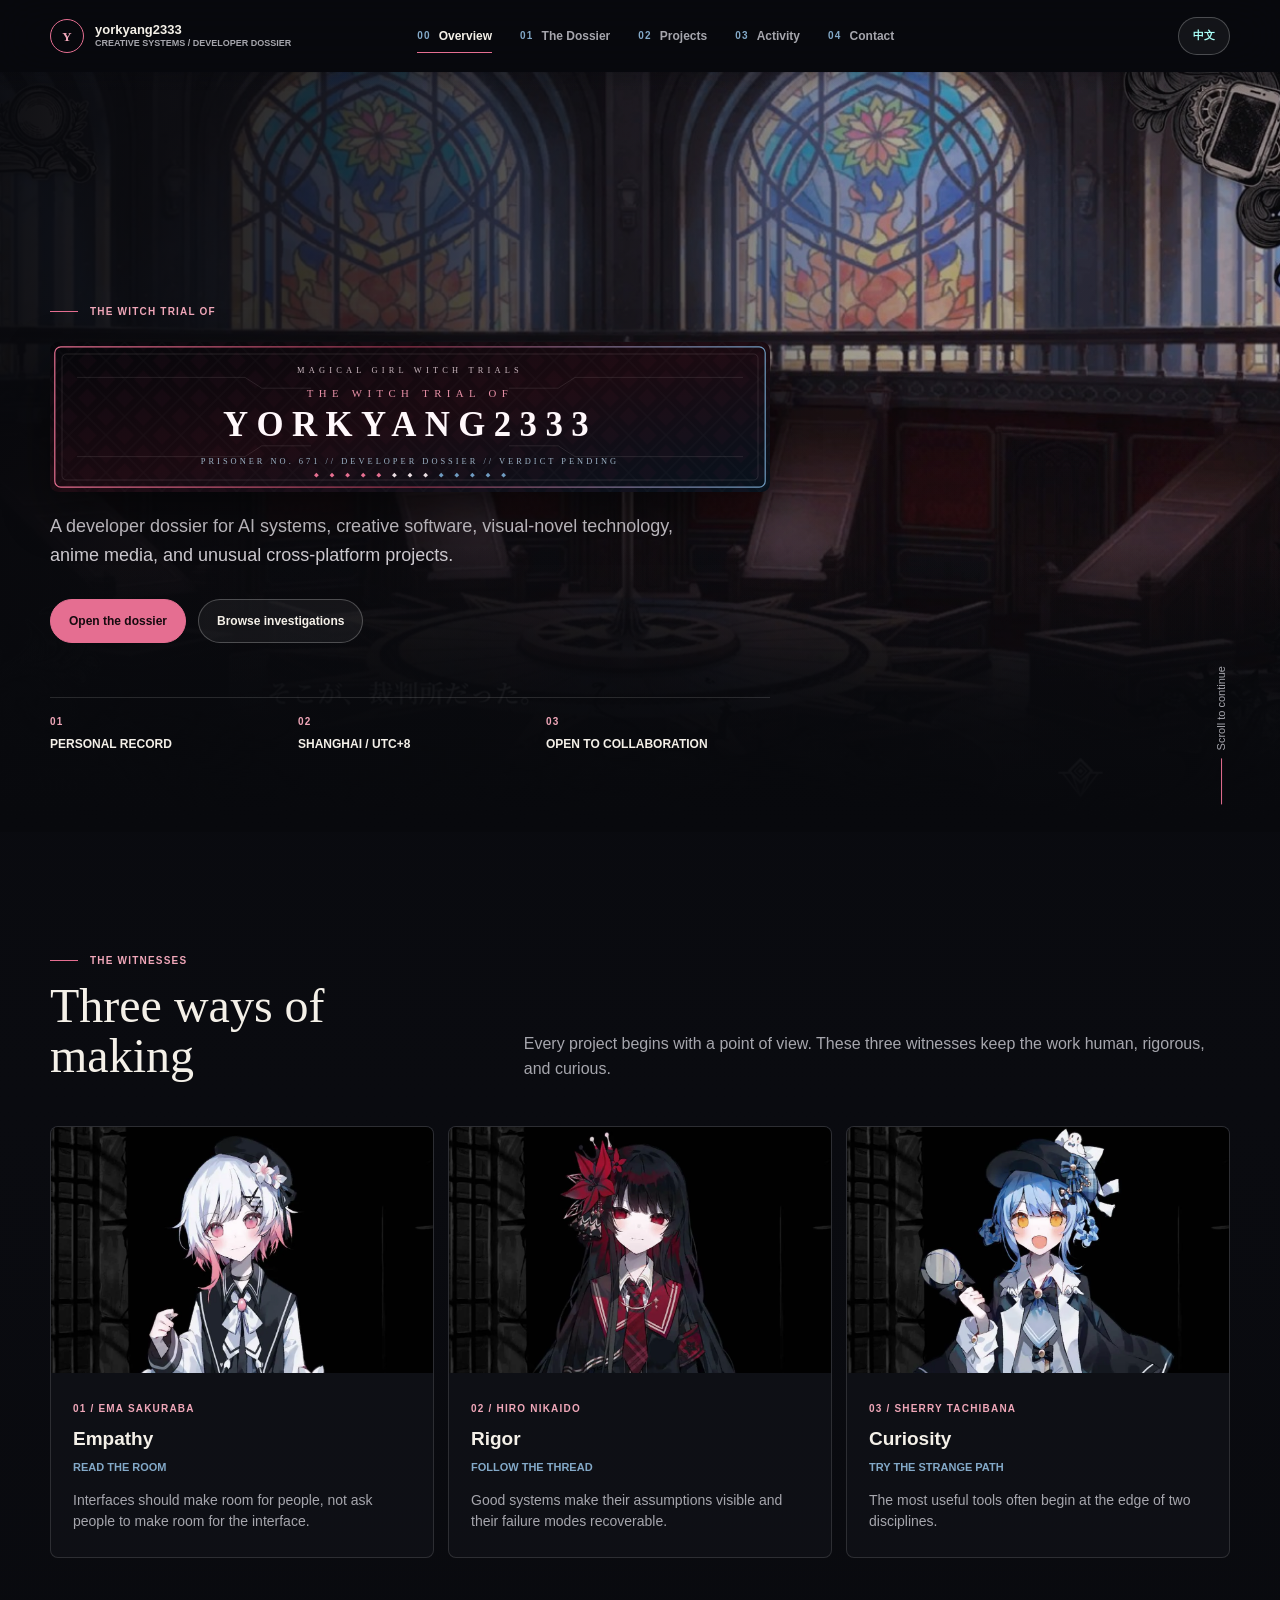
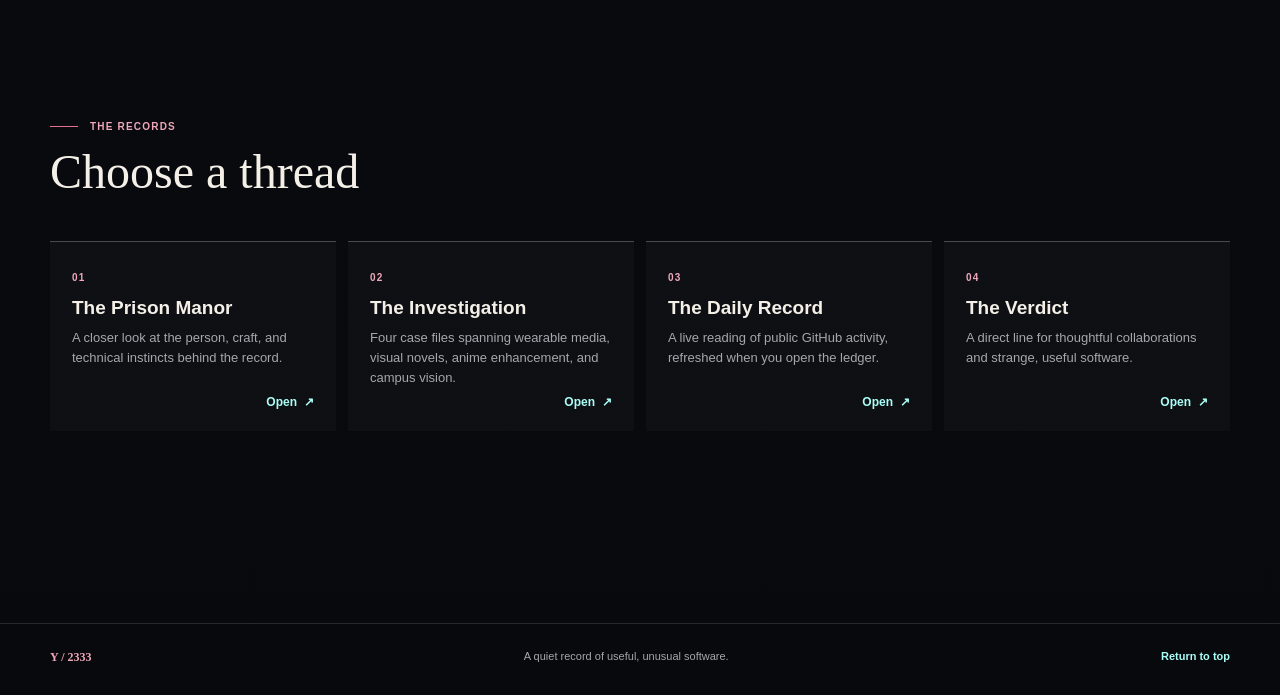
==== index.html @ e1dab066 "feat(profile): add bilingual dossier website Turn the README profile into a standalone multi-page re" ====
<!doctype html>
<html lang="en">
<head>
  <meta charset="utf-8">
  <meta name="viewport" content="width=device-width, initial-scale=1">
  <meta name="description" content="A developer dossier for yorkyang2333: AI systems, creative software, visual-novel technology, anime media, and unusual cross-platform projects.">
  <title data-i18n="documentTitle.home">The Witch Trial of yorkyang2333</title>
  <link rel="stylesheet" href="styles.css">
</head>
<body data-page="home">
  <a class="skip-link" href="#main" data-i18n="skipLink">Skip to content</a>
  <header class="site-header">
    <div class="header-inner">
      <a class="brand" href="index.html" aria-label="yorkyang2333 overview">
        <span class="brand-mark" aria-hidden="true">Y</span>
        <span class="brand-copy"><strong>yorkyang2333</strong><small data-i18n="brandRole">CREATIVE SYSTEMS / DEVELOPER DOSSIER</small></span>
      </a>
      <nav class="desktop-nav" aria-label="Primary navigation">
        <a class="nav-link" data-nav="home" href="index.html"><span class="nav-index">00</span><span data-i18n="nav.home">Overview</span></a>
        <a class="nav-link" data-nav="dossier" href="dossier.html"><span class="nav-index">01</span><span data-i18n="nav.dossier">The Dossier</span></a>
        <a class="nav-link" data-nav="investigation" href="investigation.html"><span class="nav-index">02</span><span data-i18n="nav.investigation">Projects</span></a>
        <a class="nav-link" data-nav="ledger" href="ledger.html"><span class="nav-index">03</span><span data-i18n="nav.ledger">Activity</span></a>
        <a class="nav-link" data-nav="verdict" href="verdict.html"><span class="nav-index">04</span><span data-i18n="nav.verdict">Contact</span></a>
      </nav>
      <div class="header-actions">
        <button class="language-toggle" id="language-toggle" type="button" data-language-value aria-label="Switch language">中文</button>
        <button class="nav-toggle" id="nav-toggle" type="button" aria-controls="mobile-nav" aria-expanded="false" data-i18n="menu">Menu</button>
      </div>
    </div>
  </header>
  <dialog class="mobile-nav" id="mobile-nav">
    <div class="dialog-top"><span>yorkyang2333 / navigation</span><button class="dialog-close" id="nav-close" type="button" data-i18n="close">Close</button></div>
    <nav class="mobile-nav-links" aria-label="Mobile navigation">
      <a class="nav-link" data-nav="home" href="index.html"><span data-i18n="nav.home">Overview</span><span aria-hidden="true">↗</span></a>
      <a class="nav-link" data-nav="dossier" href="dossier.html"><span data-i18n="nav.dossier">The Dossier</span><span aria-hidden="true">↗</span></a>
      <a class="nav-link" data-nav="investigation" href="investigation.html"><span data-i18n="nav.investigation">Projects</span><span aria-hidden="true">↗</span></a>
      <a class="nav-link" data-nav="ledger" href="ledger.html"><span data-i18n="nav.ledger">Activity</span><span aria-hidden="true">↗</span></a>
      <a class="nav-link" data-nav="verdict" href="verdict.html"><span data-i18n="nav.verdict">Contact</span><span aria-hidden="true">↗</span></a>
    </nav>
  </dialog>
  <main id="main">
    <div class="page-shell">
      <section class="hero" aria-labelledby="hero-title">
        <div class="hero-visual" aria-hidden="true"><img src="assets/official/witch-trial-court.jpg" alt=""></div>
        <div class="hero-content reveal is-visible">
          <span class="eyebrow" data-i18n="home.eyebrow">THE WITCH TRIAL OF</span>
          <img class="hero-title-art" id="hero-title" src="assets/theme/trial-title.svg" alt="The Witch Trial of yorkyang2333">
          <p class="hero-description" data-i18n="home.intro">A developer dossier for AI systems, creative software, visual-novel technology, anime media, and unusual cross-platform projects.</p>
          <div class="hero-actions">
            <a class="button" href="dossier.html" data-i18n="home.primaryCta">Open the dossier</a>
            <a class="button secondary" href="investigation.html" data-i18n="home.secondaryCta">Browse investigations</a>
          </div>
          <div class="hero-meta">
            <div class="meta-item"><span class="meta-label">01</span><span class="meta-value" data-i18n="home.metaOne">PERSONAL RECORD</span></div>
            <div class="meta-item"><span class="meta-label">02</span><span class="meta-value" data-i18n="home.metaTwo">SHANGHAI / UTC+8</span></div>
            <div class="meta-item"><span class="meta-label">03</span><span class="meta-value" data-i18n="home.metaThree">OPEN TO COLLABORATION</span></div>
          </div>
        </div>
        <a class="scroll-cue" href="#witnesses" data-i18n="shared.scroll">Scroll to continue</a>
      </section>

      <section class="section" id="witnesses" aria-labelledby="witnesses-title">
        <div class="section-header reveal">
          <div><span class="eyebrow" data-i18n="home.witnessesEyebrow">THE WITNESSES</span><h2 id="witnesses-title" data-i18n="home.witnessesTitle">Three ways of making</h2></div>
          <p data-i18n="home.witnessesIntro">Every project begins with a point of view. These three witnesses keep the work human, rigorous, and curious.</p>
        </div>
        <div class="witness-grid">
          <article class="witness-card reveal" style="--delay: 0ms"><div class="witness-image"><img src="assets/characters/ema-sakuraba.webp" alt="Ema Sakuraba"></div><div class="witness-copy"><span class="section-kicker">01 / Ema Sakuraba</span><h3 data-i18n="home.witnessOne">Empathy</h3><span class="witness-role" data-i18n="home.witnessOneRole">Read the room</span><p data-i18n="home.witnessOneBody">Interfaces should make room for people, not ask people to make room for the interface.</p></div></article>
          <article class="witness-card reveal" style="--delay: 80ms"><div class="witness-image"><img src="assets/characters/hiro-nikaido.webp" alt="Hiro Nikaido"></div><div class="witness-copy"><span class="section-kicker">02 / Hiro Nikaido</span><h3 data-i18n="home.witnessTwo">Rigor</h3><span class="witness-role" data-i18n="home.witnessTwoRole">Follow the thread</span><p data-i18n="home.witnessTwoBody">Good systems make their assumptions visible and their failure modes recoverable.</p></div></article>
          <article class="witness-card reveal" style="--delay: 160ms"><div class="witness-image"><img src="assets/characters/sherry-tachibana.webp" alt="Sherry Tachibana"></div><div class="witness-copy"><span class="section-kicker">03 / Sherry Tachibana</span><h3 data-i18n="home.witnessThree">Curiosity</h3><span class="witness-role" data-i18n="home.witnessThreeRole">Try the strange path</span><p data-i18n="home.witnessThreeBody">The most useful tools often begin at the edge of two disciplines.</p></div></article>
        </div>
      </section>

      <section class="section route-section" aria-labelledby="routes-title">
        <div class="section-header reveal"><div><span class="eyebrow" data-i18n="home.routeEyebrow">THE RECORDS</span><h2 id="routes-title" data-i18n="home.routeTitle">Choose a thread</h2></div></div>
        <div class="route-grid">
          <a class="route-card reveal" href="dossier.html"><span class="section-kicker">01</span><h3 data-i18n="home.routeDossier">The Prison Manor</h3><p data-i18n="home.routeDossierBody">A closer look at the person, craft, and technical instincts behind the record.</p><span class="text-link"><span data-i18n="shared.open">Open</span><span aria-hidden="true">↗</span></span></a>
          <a class="route-card reveal" href="investigation.html" style="--delay: 60ms"><span class="section-kicker">02</span><h3 data-i18n="home.routeProjects">The Investigation</h3><p data-i18n="home.routeProjectsBody">Four case files spanning wearable media, visual novels, anime enhancement, and campus vision.</p><span class="text-link"><span data-i18n="shared.open">Open</span><span aria-hidden="true">↗</span></span></a>
          <a class="route-card reveal" href="ledger.html" style="--delay: 120ms"><span class="section-kicker">03</span><h3 data-i18n="home.routeLedger">The Daily Record</h3><p data-i18n="home.routeLedgerBody">A live reading of public GitHub activity, refreshed when you open the ledger.</p><span class="text-link"><span data-i18n="shared.open">Open</span><span aria-hidden="true">↗</span></span></a>
          <a class="route-card reveal" href="verdict.html" style="--delay: 180ms"><span class="section-kicker">04</span><h3 data-i18n="home.routeVerdict">The Verdict</h3><p data-i18n="home.routeVerdictBody">A direct line for thoughtful collaborations and strange, useful software.</p><span class="text-link"><span data-i18n="shared.open">Open</span><span aria-hidden="true">↗</span></span></a>
        </div>
      </section>
    </div>
  </main>
  <footer class="site-footer"><div class="page-shell footer-inner"><span class="footer-mark" data-i18n="footer.mark">Y / 2333</span><span class="footer-line" data-i18n="footer.line">A quiet record of useful, unusual software.</span><a class="footer-top" href="#main" data-i18n="footer.top">Return to top</a></div></footer>
  <script src="content.js"></script>
  <script src="app.js"></script>
</body>
</html>
---- styles.css ----
:root {
  color-scheme: dark;
  --bg: #08090d;
  --bg-soft: #0f1118;
  --surface: rgba(19, 21, 29, 0.82);
  --surface-strong: #151820;
  --paper: #f4f0e8;
  --muted: #a6a6ad;
  --muted-strong: #cecad0;
  --pink: #e56e91;
  --pink-soft: #f0a7b9;
  --blue: #83a9c8;
  --cyan: #a9fef7;
  --gold: #eed19b;
  --line: rgba(255, 255, 255, 0.13);
  --line-bright: rgba(255, 255, 255, 0.24);
  --shadow: 0 24px 80px rgba(0, 0, 0, 0.42);
  --content-width: 1180px;
  --ease-out: cubic-bezier(0.22, 1, 0.36, 1);
}

* {
  box-sizing: border-box;
}

html {
  background: var(--bg);
  scroll-behavior: smooth;
}

body {
  margin: 0;
  min-width: 320px;
  background:
    linear-gradient(180deg, #08090d 0%, #0a0b10 48%, #08090d 100%);
  color: var(--paper);
  font: 16px/1.55 -apple-system, BlinkMacSystemFont, "SF Pro Display", "Segoe UI", sans-serif;
  -webkit-font-smoothing: antialiased;
}

body::before {
  position: fixed;
  z-index: -1;
  inset: 0;
  pointer-events: none;
  content: "";
  background-image: linear-gradient(rgba(255, 255, 255, 0.02) 1px, transparent 1px), linear-gradient(90deg, rgba(255, 255, 255, 0.02) 1px, transparent 1px);
  background-size: 72px 72px;
  mask-image: linear-gradient(to bottom, black, transparent 76%);
}

a {
  color: inherit;
  text-decoration: none;
}

button,
a {
  -webkit-tap-highlight-color: transparent;
}

button {
  color: inherit;
  font: inherit;
}

button:focus-visible,
a:focus-visible {
  outline: 2px solid var(--cyan);
  outline-offset: 4px;
}

img {
  display: block;
  max-width: 100%;
}

.visually-hidden {
  position: absolute;
  width: 1px;
  height: 1px;
  padding: 0;
  margin: -1px;
  overflow: hidden;
  clip: rect(0, 0, 0, 0);
  white-space: nowrap;
  border: 0;
}

.skip-link {
  position: fixed;
  z-index: 20;
  top: 14px;
  left: 16px;
  padding: 10px 14px;
  transform: translateY(-150%);
  border: 1px solid var(--cyan);
  background: var(--bg);
  color: var(--cyan);
}

.skip-link:focus {
  transform: translateY(0);
}

.site-header {
  position: fixed;
  z-index: 10;
  top: 0;
  right: 0;
  left: 0;
  height: 72px;
  background: rgba(8, 9, 13, 0.7);
  backdrop-filter: blur(24px) saturate(135%);
  -webkit-backdrop-filter: blur(24px) saturate(135%);
}

.site-header::after {
  position: absolute;
  right: 0;
  bottom: -18px;
  left: 0;
  height: 18px;
  pointer-events: none;
  content: "";
  background: linear-gradient(to bottom, rgba(8, 9, 13, 0.18), transparent);
}

.header-inner {
  display: flex;
  align-items: center;
  justify-content: space-between;
  width: min(var(--content-width), calc(100% - 48px));
  height: 100%;
  margin: 0 auto;
}

.brand {
  display: inline-flex;
  align-items: center;
  gap: 11px;
  min-width: 210px;
}

.brand-mark {
  display: grid;
  width: 34px;
  height: 34px;
  place-items: center;
  border: 1px solid var(--pink);
  border-radius: 50%;
  color: var(--pink-soft);
  font: 700 13px/1 Georgia, serif;
}

.brand-copy {
  display: grid;
  gap: 1px;
}

.brand-copy strong {
  font-size: 13px;
  font-weight: 700;
  line-height: 1.1;
}

.brand-copy small {
  color: var(--muted);
  font-size: 9px;
  font-weight: 700;
  line-height: 1.2;
  text-transform: uppercase;
}

.desktop-nav {
  display: flex;
  align-items: center;
  gap: 4px;
}

.nav-link {
  position: relative;
  display: inline-flex;
  align-items: center;
  gap: 8px;
  min-height: 40px;
  padding: 8px 12px;
  color: var(--muted);
  font-size: 12px;
  font-weight: 600;
  transition: color 220ms ease, transform 220ms var(--ease-out);
}

.nav-link::after {
  position: absolute;
  right: 12px;
  bottom: 3px;
  left: 12px;
  height: 1px;
  transform: scaleX(0);
  transform-origin: left;
  background: var(--pink);
  content: "";
  transition: transform 280ms var(--ease-out);
}

.nav-link:hover,
.nav-link.is-current {
  color: var(--paper);
}

.nav-link.is-current::after,
.nav-link:hover::after {
  transform: scaleX(1);
}

.nav-index,
.project-number,
.eyebrow,
.meta-label,
.record-status,
.kpi-label,
.section-kicker {
  color: var(--pink-soft);
  font-size: 10px;
  font-weight: 700;
  letter-spacing: 0.12em;
  line-height: 1.2;
  text-transform: uppercase;
}

.nav-index {
  color: var(--blue);
  font-variant-numeric: tabular-nums;
}

.header-actions {
  display: flex;
  align-items: center;
  justify-content: flex-end;
  gap: 8px;
  min-width: 210px;
}

.language-toggle,
.nav-toggle,
.dialog-close {
  min-height: 38px;
  border: 1px solid var(--line-bright);
  border-radius: 999px;
  background: rgba(255, 255, 255, 0.05);
  cursor: pointer;
  font-size: 11px;
  font-weight: 700;
  transition: background 180ms ease, border-color 180ms ease, transform 180ms var(--ease-out);
}

.language-toggle {
  padding: 8px 14px;
  color: var(--cyan);
}

.nav-toggle,
.dialog-close {
  display: none;
  padding: 8px 14px;
}

.language-toggle:hover,
.nav-toggle:hover,
.dialog-close:hover {
  border-color: rgba(169, 254, 247, 0.6);
  background: rgba(169, 254, 247, 0.09);
}

.language-toggle:active,
.nav-toggle:active,
.dialog-close:active,
.button:active,
.social-link:active {
  transform: scale(0.97);
}

.mobile-nav {
  width: min(420px, calc(100% - 24px));
  margin: auto 12px 12px auto;
  padding: 0;
  transform: translateY(14px) scale(0.98);
  border: 1px solid var(--line-bright);
  border-radius: 18px;
  background: rgba(18, 20, 27, 0.96);
  color: var(--paper);
  box-shadow: var(--shadow);
  opacity: 0;
  transition: opacity 220ms ease, transform 320ms var(--ease-out), display 320ms allow-discrete;
}

.mobile-nav[open] {
  transform: translateY(0) scale(1);
  opacity: 1;
}

.mobile-nav::backdrop {
  background: rgba(0, 0, 0, 0.5);
  backdrop-filter: blur(5px);
}

.dialog-top {
  display: flex;
  align-items: center;
  justify-content: space-between;
  padding: 18px 20px;
  border-bottom: 1px solid var(--line);
}

.dialog-top span {
  color: var(--muted);
  font-size: 11px;
  font-weight: 700;
  letter-spacing: 0.12em;
  text-transform: uppercase;
}

.dialog-close {
  display: inline-flex;
  min-height: 34px;
  align-items: center;
}

.mobile-nav-links {
  display: grid;
  gap: 4px;
  padding: 12px;
}

.mobile-nav-links .nav-link {
  justify-content: space-between;
  min-height: 50px;
  padding: 12px 14px;
  border-radius: 10px;
  background: rgba(255, 255, 255, 0.03);
}

.mobile-nav-links .nav-link::after {
  display: none;
}

.mobile-nav-links .nav-link.is-current {
  background: rgba(229, 110, 145, 0.1);
  color: var(--paper);
}

.page-shell {
  width: min(var(--content-width), calc(100% - 48px));
  margin: 0 auto;
}

main {
  overflow: clip;
  padding-top: 72px;
}

.hero {
  position: relative;
  display: flex;
  min-height: min(760px, calc(100svh - 72px));
  align-items: flex-end;
  padding: 80px 0 78px;
  isolation: isolate;
}

.hero::after {
  position: absolute;
  z-index: -1;
  right: -10vw;
  bottom: 0;
  left: -10vw;
  height: 38%;
  background: linear-gradient(to bottom, transparent, var(--bg));
  content: "";
}

.hero-visual {
  position: absolute;
  z-index: -2;
  inset: 0 calc((var(--content-width) - 100vw) / 2) 0;
  overflow: hidden;
  background: #1b1921;
}

.hero-visual::after {
  position: absolute;
  inset: 0;
  background: linear-gradient(90deg, rgba(8, 9, 13, 0.94) 0%, rgba(8, 9, 13, 0.68) 34%, rgba(8, 9, 13, 0.1) 72%), linear-gradient(0deg, rgba(8, 9, 13, 0.86) 0%, transparent 55%);
  content: "";
}

.hero-visual img {
  width: 100%;
  height: 100%;
  object-fit: cover;
  object-position: center;
  opacity: 0.72;
}

.hero-content {
  max-width: 760px;
}

.eyebrow {
  display: inline-flex;
  align-items: center;
  gap: 12px;
}

.eyebrow::before {
  width: 28px;
  height: 1px;
  background: var(--pink);
  content: "";
}

.hero-title-art {
  width: min(720px, 100%);
  margin: 22px 0 20px;
  filter: drop-shadow(0 20px 24px rgba(0, 0, 0, 0.45));
}

.hero-description,
.page-intro {
  max-width: 650px;
  margin: 0;
  color: var(--muted-strong);
  font-size: 18px;
  line-height: 1.6;
}

.hero-actions,
.button-row {
  display: flex;
  flex-wrap: wrap;
  gap: 12px;
  margin-top: 30px;
}

.button {
  display: inline-flex;
  min-height: 44px;
  align-items: center;
  justify-content: center;
  gap: 10px;
  padding: 10px 18px;
  border: 1px solid var(--pink);
  border-radius: 999px;
  background: var(--pink);
  color: #160a0f;
  font-size: 12px;
  font-weight: 800;
  transition: background 180ms ease, color 180ms ease, border-color 180ms ease, transform 180ms var(--ease-out);
}

.button:hover {
  background: var(--pink-soft);
  border-color: var(--pink-soft);
}

.button.secondary {
  border-color: var(--line-bright);
  background: rgba(255, 255, 255, 0.05);
  color: var(--paper);
}

.button.secondary:hover {
  border-color: var(--cyan);
  background: rgba(169, 254, 247, 0.08);
  color: var(--cyan);
}

.hero-meta {
  display: grid;
  grid-template-columns: repeat(3, minmax(0, 1fr));
  gap: 24px;
  max-width: 720px;
  margin-top: 54px;
  padding-top: 18px;
  border-top: 1px solid var(--line);
}

.meta-item {
  display: grid;
  gap: 7px;
}

.meta-value {
  color: var(--paper);
  font-size: 12px;
  font-weight: 600;
}

.scroll-cue {
  position: absolute;
  right: 0;
  bottom: 28px;
  display: inline-flex;
  align-items: center;
  gap: 8px;
  color: var(--muted);
  font-size: 11px;
  writing-mode: vertical-rl;
  transform: rotate(180deg);
}

.scroll-cue::before {
  width: 1px;
  height: 46px;
  background: var(--pink);
  content: "";
}

.section {
  padding: 112px 0;
}

.section-header {
  display: grid;
  grid-template-columns: minmax(0, 0.75fr) minmax(0, 1.25fr);
  gap: 50px;
  align-items: end;
  margin-bottom: 44px;
}

.section-header h2,
.page-heading h1 {
  margin: 12px 0 0;
  color: var(--paper);
  font-family: Georgia, "Times New Roman", serif;
  font-size: 48px;
  font-weight: 400;
  line-height: 1.05;
}

.section-header p,
.note-body,
.project-card p,
.route-card p,
.witness-card p,
.area p,
.contact-copy p {
  margin: 0;
  color: var(--muted);
}

.witness-grid {
  display: grid;
  grid-template-columns: repeat(3, minmax(0, 1fr));
  gap: 14px;
}

.witness-card {
  overflow: hidden;
  border: 1px solid var(--line);
  border-radius: 8px;
  background: rgba(17, 18, 24, 0.72);
  transition: border-color 260ms ease, transform 360ms var(--ease-out), background 260ms ease;
}

.witness-card:hover {
  border-color: rgba(229, 110, 145, 0.5);
  background: rgba(25, 24, 31, 0.9);
  transform: translateY(-6px);
}

.witness-image {
  aspect-ratio: 1.55 / 1;
  overflow: hidden;
  background: #181920;
}

.witness-image img {
  width: 100%;
  height: 100%;
  object-fit: cover;
  object-position: top center;
  filter: saturate(0.8);
  transition: filter 400ms ease, transform 700ms var(--ease-out);
}

.witness-card:hover .witness-image img {
  filter: saturate(1);
  transform: scale(1.04);
}

.witness-copy {
  padding: 22px 22px 24px;
}

.witness-card h3,
.area h3,
.project-card h3,
.route-card h3 {
  margin: 8px 0 8px;
  color: var(--paper);
  font-size: 19px;
  font-weight: 600;
  line-height: 1.2;
}

.witness-role {
  display: block;
  margin-bottom: 14px;
  color: var(--blue);
  font-size: 11px;
  font-weight: 700;
  text-transform: uppercase;
}

.witness-card p {
  font-size: 14px;
}

.route-section {
  padding-top: 40px;
}

.route-grid {
  display: grid;
  grid-template-columns: repeat(4, minmax(0, 1fr));
  gap: 12px;
}

.route-card {
  position: relative;
  min-height: 190px;
  padding: 22px;
  border-top: 1px solid var(--line-bright);
  background: rgba(255, 255, 255, 0.025);
  transition: background 260ms ease, border-color 260ms ease, transform 360ms var(--ease-out);
}

.route-card:hover {
  border-color: var(--pink);
  background: rgba(229, 110, 145, 0.07);
  transform: translateY(-5px);
}

.route-card p {
  font-size: 13px;
}

.route-card .text-link {
  position: absolute;
  right: 22px;
  bottom: 20px;
}

.text-link {
  display: inline-flex;
  align-items: center;
  gap: 7px;
  color: var(--cyan);
  font-size: 12px;
  font-weight: 700;
}

.text-link span {
  transition: transform 240ms var(--ease-out);
}

.text-link:hover span {
  transform: translate(3px, -3px);
}

.page-intro-wrap {
  max-width: var(--content-width);
  padding: 92px 0 70px;
}

.page-heading {
  display: grid;
  grid-template-columns: 92px minmax(0, 1fr);
  gap: 20px;
  align-items: start;
}

.page-number {
  display: grid;
  width: 70px;
  height: 70px;
  place-items: center;
  border: 1px solid var(--pink);
  border-radius: 50%;
  color: var(--pink-soft);
  font: 400 25px/1 Georgia, serif;
}

.page-heading h1 {
  margin-top: 0;
  font-size: 76px;
}

.page-heading .page-intro {
  grid-column: 2;
  margin-top: 18px;
}

.art-panel {
  overflow: hidden;
  border: 1px solid var(--line);
  border-radius: 8px;
  background: #0b0c11;
  box-shadow: var(--shadow);
}

.art-panel img {
  width: 100%;
}

.record-layout {
  display: grid;
  grid-template-columns: minmax(0, 1.55fr) minmax(240px, 0.45fr);
  gap: 28px;
  align-items: stretch;
}

.portrait {
  display: flex;
  min-height: 100%;
  flex-direction: column;
  justify-content: flex-end;
  overflow: hidden;
  border-bottom: 1px solid var(--line);
  background: #14131b;
}

.portrait img {
  width: 100%;
  max-height: 430px;
  margin: auto auto 0;
  object-fit: cover;
  object-position: top center;
}

.portrait figcaption {
  padding: 14px 18px;
  border-top: 1px solid var(--line);
  color: var(--blue);
  font-size: 10px;
  font-weight: 700;
  letter-spacing: 0.11em;
  text-align: center;
  text-transform: uppercase;
}

.facts-panel {
  display: flex;
  flex-direction: column;
  justify-content: space-between;
  padding: 28px;
  border: 1px solid var(--line);
  border-radius: 8px;
  background: rgba(19, 21, 29, 0.76);
}

.facts-panel h2,
.principle h2,
.note h2,
.contact-copy h2 {
  margin: 12px 0 28px;
  font-family: Georgia, "Times New Roman", serif;
  font-size: 32px;
  font-weight: 400;
  line-height: 1.1;
}

.fact-list {
  display: grid;
  gap: 20px;
  margin: 0;
}

.fact {
  display: grid;
  gap: 4px;
  padding-bottom: 16px;
  border-bottom: 1px solid var(--line);
}

.fact:last-child {
  padding-bottom: 0;
  border-bottom: 0;
}

.fact dt {
  color: var(--muted);
  font-size: 11px;
  text-transform: uppercase;
}

.fact dd {
  margin: 0;
  color: var(--paper);
  font-size: 14px;
  font-weight: 600;
}

.principle-grid {
  display: grid;
  grid-template-columns: minmax(0, 1fr) minmax(0, 1fr);
  gap: 28px;
  align-items: stretch;
}

.principle,
.note,
.contact-copy {
  padding: 36px;
  border: 1px solid var(--line);
  border-radius: 8px;
  background: rgba(19, 21, 29, 0.64);
}

.principle h2,
.note h2,
.contact-copy h2 {
  max-width: 480px;
  margin-bottom: 18px;
}

.principle p,
.note p,
.contact-copy p {
  max-width: 600px;
  margin: 0;
  color: var(--muted-strong);
  font-size: 17px;
  line-height: 1.7;
}

.tech-art {
  margin-top: 22px;
  border: 1px solid var(--line);
  border-radius: 8px;
  background: #0b0c11;
}

.areas-grid {
  display: grid;
  grid-template-columns: repeat(3, minmax(0, 1fr));
  gap: 28px;
}

.area {
  padding-top: 20px;
  border-top: 1px solid var(--line-bright);
}

.area h3 {
  margin-top: 12px;
}

.area p {
  font-size: 14px;
}

.project-grid {
  display: grid;
  grid-template-columns: repeat(2, minmax(0, 1fr));
  gap: 18px;
}

.project-card {
  display: block;
  min-width: 0;
  padding: 12px 12px 24px;
  border: 1px solid var(--line);
  border-radius: 8px;
  background: rgba(15, 16, 22, 0.76);
  transition: border-color 260ms ease, background 260ms ease, transform 360ms var(--ease-out);
}

.project-card:hover {
  border-color: var(--pink);
  background: rgba(25, 23, 31, 0.94);
  transform: translateY(-6px);
}

.project-card-art {
  overflow: hidden;
  border-radius: 5px;
  background: #08090d;
}

.project-card-art img {
  width: 100%;
  transition: transform 600ms var(--ease-out);
}

.project-card:hover .project-card-art img {
  transform: scale(1.025);
}

.project-card-meta {
  display: flex;
  justify-content: space-between;
  gap: 14px;
  margin: 20px 4px 0;
}

.project-tag {
  color: var(--blue);
  font-size: 10px;
  font-weight: 700;
  text-align: right;
  text-transform: uppercase;
}

.project-card h3,
.project-card p,
.project-card .text-link {
  margin-right: 4px;
  margin-left: 4px;
}

.project-card h3 {
  margin-top: 10px;
  margin-bottom: 7px;
}

.project-card p {
  min-height: 48px;
  font-size: 14px;
}

.project-card .text-link {
  margin-top: 18px;
}

.note-section {
  padding-top: 50px;
}

.note {
  border-color: rgba(112, 155, 192, 0.38);
  background: rgba(15, 24, 34, 0.58);
}

.note .eyebrow {
  color: var(--blue);
}

.note .eyebrow::before {
  background: var(--blue);
}

.record-status {
  display: inline-flex;
  align-items: center;
  gap: 9px;
  padding: 9px 12px;
  border: 1px solid var(--line-bright);
  border-radius: 999px;
  color: var(--cyan);
}

.record-status::before {
  width: 7px;
  height: 7px;
  border-radius: 50%;
  background: currentColor;
  box-shadow: 0 0 0 4px rgba(169, 254, 247, 0.1);
  content: "";
}

.record-status.snapshot {
  color: var(--gold);
}

.record-status.snapshot::before {
  box-shadow: 0 0 0 4px rgba(238, 209, 155, 0.1);
}

.record-status.error {
  color: var(--pink-soft);
}

.status-detail {
  color: var(--muted);
  font-size: 10px;
  font-weight: 600;
  letter-spacing: 0.05em;
  text-transform: none;
}

.ledger-top {
  display: flex;
  align-items: center;
  justify-content: space-between;
  gap: 24px;
  margin-bottom: 32px;
}

.kpi-grid {
  display: grid;
  grid-template-columns: repeat(4, minmax(0, 1fr));
  gap: 12px;
  margin-bottom: 80px;
}

.kpi {
  display: grid;
  min-height: 140px;
  align-content: space-between;
  padding: 20px;
  border-top: 1px solid var(--line-bright);
  background: rgba(255, 255, 255, 0.025);
}

.kpi strong {
  color: var(--paper);
  font-family: Georgia, "Times New Roman", serif;
  font-size: 42px;
  font-weight: 400;
  line-height: 1;
}

.ledger-grid {
  display: grid;
  grid-template-columns: minmax(0, 0.9fr) minmax(0, 1.1fr);
  gap: 52px;
  align-items: start;
}

.ledger-block + .ledger-block {
  margin-top: 70px;
}

.ledger-block h2 {
  margin: 12px 0 10px;
  font-family: Georgia, "Times New Roman", serif;
  font-size: 34px;
  font-weight: 400;
  line-height: 1.1;
}

.ledger-block > p {
  margin: 0 0 24px;
  color: var(--muted);
  font-size: 14px;
}

.activity-list,
.repo-list {
  display: grid;
  gap: 0;
  margin: 0;
  padding: 0;
  list-style: none;
}

.activity-item {
  display: grid;
  grid-template-columns: 15px minmax(0, 1fr) auto;
  gap: 12px;
  align-items: start;
  padding: 15px 0;
  border-bottom: 1px solid var(--line);
  color: var(--muted);
  font-size: 13px;
}

.activity-dot {
  width: 8px;
  height: 8px;
  margin-top: 6px;
  border: 1px solid var(--pink);
  border-radius: 50%;
}

.activity-copy strong {
  color: var(--muted-strong);
  font-weight: 600;
}

.activity-copy a {
  color: var(--cyan);
  font-weight: 600;
}

.activity-item time {
  color: var(--muted);
  font-size: 11px;
  white-space: nowrap;
}

.repo-row {
  display: grid;
  grid-template-columns: 34px minmax(0, 1fr) 92px 112px 20px;
  gap: 12px;
  align-items: center;
  padding: 18px 0;
  border-bottom: 1px solid var(--line);
  transition: color 200ms ease, transform 260ms var(--ease-out);
}

.repo-row:hover {
  color: var(--cyan);
  transform: translateX(5px);
}

.repo-index {
  color: var(--pink-soft);
  font-size: 11px;
  font-weight: 700;
}

.repo-main {
  display: grid;
  min-width: 0;
  gap: 3px;
}

.repo-main strong {
  overflow: hidden;
  color: var(--paper);
  font-size: 14px;
  font-weight: 700;
  text-overflow: ellipsis;
  white-space: nowrap;
}

.repo-main span {
  overflow: hidden;
  color: var(--muted);
  font-size: 12px;
  text-overflow: ellipsis;
  white-space: nowrap;
}

.repo-language,
.repo-date {
  color: var(--muted);
  font-size: 11px;
  white-space: nowrap;
}

.repo-language {
  display: inline-flex;
  align-items: center;
  gap: 6px;
}

.repo-language i {
  display: inline-block;
  width: 7px;
  height: 7px;
  border-radius: 50%;
  background: var(--language-color);
}

.repo-arrow {
  color: var(--cyan);
  font-size: 16px;
}

.empty-state {
  padding: 20px 0;
  color: var(--muted);
}

.github-loading {
  margin: 18px 0;
  color: var(--muted);
  font-size: 13px;
}

.fallback-stats[hidden] {
  display: none;
}

.fallback-stats {
  display: grid;
  grid-template-columns: 1fr 1fr;
  gap: 12px;
  margin-top: 24px;
}

.fallback-stats img {
  width: 100%;
  border: 1px solid var(--line);
  border-radius: 6px;
  background: #141321;
}

.fallback-stats img:first-child {
  grid-column: 1 / -1;
}

.contact-layout {
  display: grid;
  grid-template-columns: minmax(0, 1fr) minmax(320px, 0.9fr);
  gap: 28px;
  align-items: stretch;
}

.verdict-art {
  display: flex;
  align-self: start;
  min-height: 0;
  align-items: center;
  background: #0b0c11;
}

.verdict-art img {
  width: 100%;
}

.contact-copy {
  display: flex;
  flex-direction: column;
  justify-content: center;
}

.contact-group {
  margin-top: 30px;
}

.contact-label {
  display: block;
  margin-bottom: 10px;
  color: var(--muted);
  font-size: 10px;
  font-weight: 700;
  letter-spacing: 0.12em;
  text-transform: uppercase;
}

.email-link {
  display: inline-block;
  color: var(--cyan);
  font-size: 18px;
  font-weight: 650;
  overflow-wrap: anywhere;
}

.social-links {
  display: grid;
  grid-template-columns: repeat(2, minmax(0, 1fr));
  gap: 8px;
}

.social-link {
  display: flex;
  align-items: center;
  justify-content: space-between;
  min-height: 42px;
  padding: 9px 12px;
  border: 1px solid var(--line);
  border-radius: 6px;
  color: var(--muted-strong);
  font-size: 12px;
  font-weight: 650;
  transition: border-color 200ms ease, color 200ms ease, background 200ms ease, transform 180ms var(--ease-out);
}

.social-link:hover {
  border-color: var(--blue);
  background: rgba(131, 169, 200, 0.08);
  color: var(--cyan);
}

.legal-copy {
  max-width: 720px;
  margin: 24px auto 0;
  color: var(--muted);
  font-size: 11px;
  line-height: 1.6;
  text-align: center;
}

.site-footer {
  margin-top: 80px;
  border-top: 1px solid var(--line);
}

.footer-inner {
  display: flex;
  align-items: center;
  justify-content: space-between;
  gap: 24px;
  padding: 24px 0 30px;
}

.footer-mark {
  color: var(--pink-soft);
  font: 700 12px/1 Georgia, serif;
}

.footer-line {
  color: var(--muted);
  font-size: 11px;
}

.footer-top {
  color: var(--cyan);
  font-size: 11px;
  font-weight: 700;
}

.reveal {
  opacity: 0;
  transform: translateY(18px);
  transition: opacity 650ms var(--ease-out), transform 650ms var(--ease-out);
  transition-delay: var(--delay, 0ms);
}

.reveal.is-visible {
  opacity: 1;
  transform: translateY(0);
}

@view-transition {
  navigation: auto;
}

::view-transition-old(root),
::view-transition-new(root) {
  animation-duration: 320ms;
  animation-timing-function: var(--ease-out);
}

@media (prefers-reduced-transparency: reduce) {
  .site-header,
  .facts-panel,
  .principle,
  .note,
  .contact-copy,
  .witness-card,
  .project-card,
  .mobile-nav {
    background: var(--surface-strong);
    backdrop-filter: none;
    -webkit-backdrop-filter: none;
  }
}

@media (prefers-contrast: more) {
  :root {
    --line: rgba(255, 255, 255, 0.35);
    --line-bright: rgba(255, 255, 255, 0.65);
    --muted: #d0d0d5;
  }
}

@media (prefers-reduced-motion: reduce) {
  html {
    scroll-behavior: auto;
  }

  *,
  *::before,
  *::after {
    animation-duration: 0.01ms !important;
    animation-iteration-count: 1 !important;
    scroll-behavior: auto !important;
    transition-duration: 0.01ms !important;
  }

  .reveal {
    opacity: 1;
    transform: none;
  }

  ::view-transition-old(root),
  ::view-transition-new(root) {
    animation: none;
  }
}

@media (max-width: 900px) {
  .desktop-nav {
    display: none;
  }

  .header-actions .nav-toggle {
    display: inline-flex;
  }

  .header-actions {
    min-width: 0;
  }

  .brand {
    min-width: 0;
  }

  .route-grid {
    grid-template-columns: repeat(2, minmax(0, 1fr));
  }

  .record-layout,
  .contact-layout {
    grid-template-columns: 1fr;
  }

  .portrait {
    min-height: 520px;
  }

  .ledger-grid {
    grid-template-columns: 1fr;
  }
}

@media (max-width: 680px) {
  .page-shell,
  .header-inner {
    width: min(100% - 36px, var(--content-width));
  }

  .site-header {
    height: 64px;
  }

  main {
    padding-top: 64px;
  }

  .brand-copy small {
    display: none;
  }

  .brand-mark {
    width: 31px;
    height: 31px;
  }

  .language-toggle,
  .nav-toggle {
    min-height: 35px;
    padding: 7px 11px;
  }

  .hero {
    min-height: 620px;
    padding: 54px 0 58px;
  }

  .hero-visual {
    right: -50vw;
    left: -50vw;
  }

  .hero-visual img {
    object-position: 58% center;
  }

  .hero-visual::after {
    background: linear-gradient(90deg, rgba(8, 9, 13, 0.96), rgba(8, 9, 13, 0.46)), linear-gradient(0deg, rgba(8, 9, 13, 0.9), transparent 68%);
  }

  .hero-title-art {
    margin-top: 18px;
  }

  .hero-description,
  .page-intro {
    font-size: 16px;
  }

  .hero-meta {
    grid-template-columns: 1fr;
    gap: 12px;
    margin-top: 38px;
  }

  .meta-item {
    grid-template-columns: 150px minmax(0, 1fr);
    align-items: center;
  }

  .scroll-cue {
    display: none;
  }

  .section {
    padding: 78px 0;
  }

  .section-header,
  .page-heading {
    display: block;
  }

  .section-header h2,
  .page-heading h1 {
    font-size: 39px;
  }

  .section-header p {
    margin-top: 20px;
  }

  .witness-grid,
  .project-grid,
  .principle-grid,
  .areas-grid {
    grid-template-columns: 1fr;
  }

  .route-grid,
  .kpi-grid {
    grid-template-columns: 1fr 1fr;
  }

  .page-intro-wrap {
    padding: 64px 0 42px;
  }

  .page-number {
    width: 54px;
    height: 54px;
    margin-bottom: 24px;
    font-size: 20px;
  }

  .page-heading .page-intro {
    margin-top: 20px;
  }

  .facts-panel,
  .principle,
  .note,
  .contact-copy {
    padding: 24px;
  }

  .portrait {
    min-height: 420px;
  }

  .ledger-top {
    align-items: flex-start;
    flex-direction: column;
  }

  .kpi {
    min-height: 118px;
    padding: 16px;
  }

  .kpi strong {
    font-size: 32px;
  }

  .ledger-grid {
    gap: 62px;
  }

  .repo-row {
    grid-template-columns: 26px minmax(0, 1fr) 20px;
  }

  .repo-language,
  .repo-date {
    display: none;
  }

  .activity-item {
    grid-template-columns: 15px minmax(0, 1fr);
  }

  .activity-item time {
    grid-column: 2;
    margin-top: -7px;
  }

  .fallback-stats {
    grid-template-columns: 1fr;
  }

  .fallback-stats img:first-child {
    grid-column: auto;
  }

  .footer-inner {
    align-items: flex-start;
    flex-direction: column;
    gap: 10px;
  }
}

@media (max-width: 420px) {
  .meta-item {
    grid-template-columns: 1fr;
    gap: 3px;
  }

  .route-grid,
  .kpi-grid,
  .social-links {
    grid-template-columns: 1fr;
  }

  .project-card-meta {
    align-items: flex-start;
    flex-direction: column;
    gap: 5px;
  }

  .project-tag {
    text-align: left;
  }
}
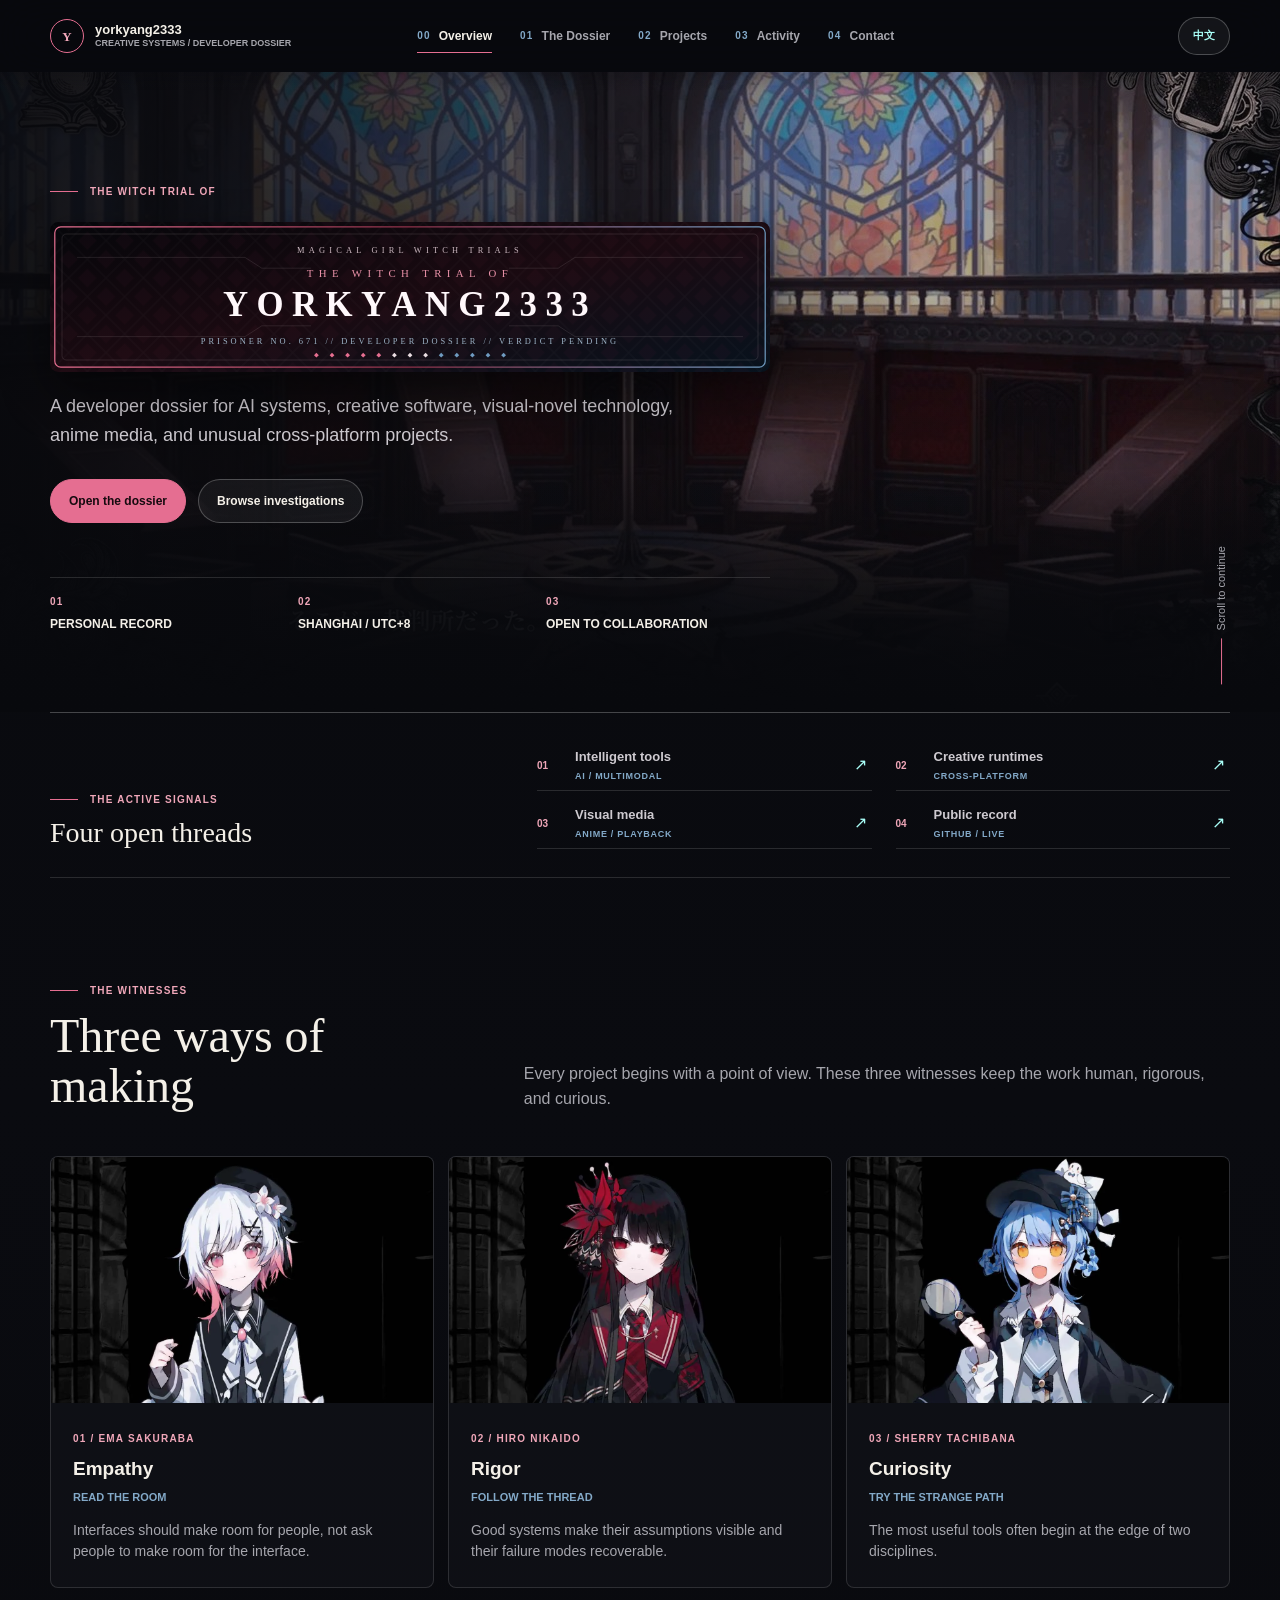
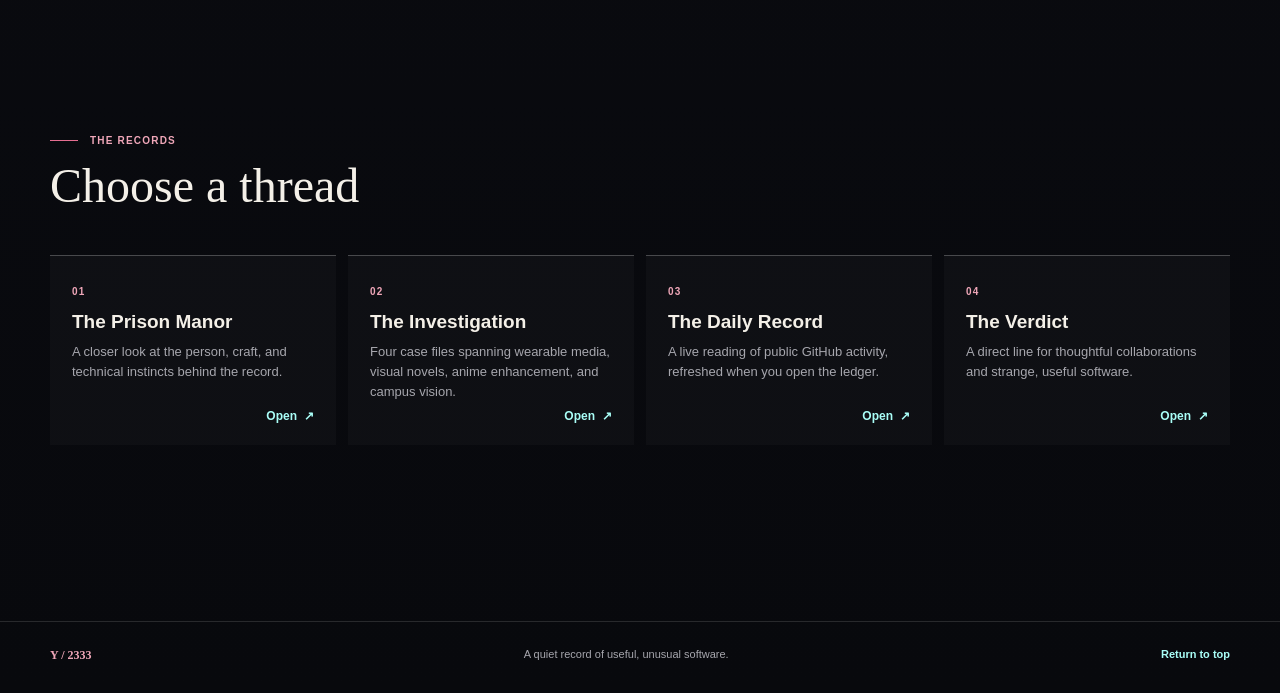
==== commit 22022d30: "feat(profile): deepen dossier and activity records The first pass left the dossier's lower sections " ====
--- a/index.html
+++ b/index.html
@@ -59,6 +59,16 @@
         <a class="scroll-cue" href="#witnesses" data-i18n="shared.scroll">Scroll to continue</a>
       </section>
 
+      <section class="signal-strip reveal" aria-labelledby="signals-title">
+        <div class="signal-heading"><span class="eyebrow" data-i18n="home.signalsEyebrow">THE ACTIVE SIGNALS</span><h2 id="signals-title" data-i18n="home.signalsTitle">Four open threads</h2></div>
+        <div class="signal-list">
+          <a class="signal-item" href="dossier.html"><span class="signal-code">01</span><span class="signal-copy"><strong data-i18n="home.signalOne">Intelligent tools</strong><small data-i18n="home.signalOneMeta">AI / MULTIMODAL</small></span><span class="signal-arrow" aria-hidden="true">↗</span></a>
+          <a class="signal-item" href="dossier.html"><span class="signal-code">02</span><span class="signal-copy"><strong data-i18n="home.signalTwo">Creative runtimes</strong><small data-i18n="home.signalTwoMeta">CROSS-PLATFORM</small></span><span class="signal-arrow" aria-hidden="true">↗</span></a>
+          <a class="signal-item" href="investigation.html"><span class="signal-code">03</span><span class="signal-copy"><strong data-i18n="home.signalThree">Visual media</strong><small data-i18n="home.signalThreeMeta">ANIME / PLAYBACK</small></span><span class="signal-arrow" aria-hidden="true">↗</span></a>
+          <a class="signal-item" href="ledger.html"><span class="signal-code">04</span><span class="signal-copy"><strong data-i18n="home.signalFour">Public record</strong><small data-i18n="home.signalFourMeta">GITHUB / LIVE</small></span><span class="signal-arrow" aria-hidden="true">↗</span></a>
+        </div>
+      </section>
+
       <section class="section" id="witnesses" aria-labelledby="witnesses-title">
         <div class="section-header reveal">
           <div><span class="eyebrow" data-i18n="home.witnessesEyebrow">THE WITNESSES</span><h2 id="witnesses-title" data-i18n="home.witnessesTitle">Three ways of making</h2></div>
--- a/styles.css
+++ b/styles.css
@@ -16,7 +16,11 @@
   --line-bright: rgba(255, 255, 255, 0.24);
   --shadow: 0 24px 80px rgba(0, 0, 0, 0.42);
   --content-width: 1180px;
-  --ease-out: cubic-bezier(0.22, 1, 0.36, 1);
+  --ease-out: cubic-bezier(0.23, 1, 0.32, 1);
+  --ease-in-out: cubic-bezier(0.77, 0, 0.175, 1);
+  --duration-press: 140ms;
+  --duration-panel: 280ms;
+  --duration-reveal: 440ms;
 }
 
 * {
@@ -188,7 +192,7 @@
   color: var(--muted);
   font-size: 12px;
   font-weight: 600;
-  transition: color 220ms ease, transform 220ms var(--ease-out);
+  transition: color 180ms ease, transform 180ms var(--ease-out);
 }
 
 .nav-link::after {
@@ -201,7 +205,7 @@
   transform-origin: left;
   background: var(--pink);
   content: "";
-  transition: transform 280ms var(--ease-out);
+  transition: transform 180ms var(--ease-out);
 }
 
 .nav-link:hover,
@@ -252,7 +256,7 @@
   cursor: pointer;
   font-size: 11px;
   font-weight: 700;
-  transition: background 180ms ease, border-color 180ms ease, transform 180ms var(--ease-out);
+  transition: background 180ms ease, border-color 180ms ease, transform var(--duration-press) var(--ease-out);
 }
 
 .language-toggle {
@@ -292,7 +296,7 @@
   color: var(--paper);
   box-shadow: var(--shadow);
   opacity: 0;
-  transition: opacity 220ms ease, transform 320ms var(--ease-out), display 320ms allow-discrete;
+  transition: opacity 220ms ease, transform var(--duration-panel) var(--ease-out), display var(--duration-panel) allow-discrete;
 }
 
 .mobile-nav[open] {
@@ -363,7 +367,7 @@
 .hero {
   position: relative;
   display: flex;
-  min-height: min(760px, calc(100svh - 72px));
+  min-height: min(640px, calc(100svh - 160px));
   align-items: flex-end;
   padding: 80px 0 78px;
   isolation: isolate;
@@ -518,7 +522,89 @@
 }
 
 .section {
-  padding: 112px 0;
+  padding: 96px 0;
+}
+
+.signal-strip {
+  display: grid;
+  grid-template-columns: 0.78fr 1.22fr;
+  gap: 44px;
+  align-items: end;
+  padding: 28px 0;
+  border-top: 1px solid var(--line-bright);
+  border-bottom: 1px solid var(--line);
+}
+
+.signal-heading h2 {
+  margin: 10px 0 0;
+  color: var(--paper);
+  font-family: Georgia, "Times New Roman", serif;
+  font-size: 28px;
+  font-weight: 400;
+  line-height: 1.1;
+}
+
+.signal-list {
+  display: grid;
+  grid-template-columns: repeat(2, minmax(0, 1fr));
+  gap: 8px 24px;
+}
+
+.signal-item {
+  display: grid;
+  grid-template-columns: 28px minmax(0, 1fr) 18px;
+  gap: 10px;
+  align-items: center;
+  min-height: 50px;
+  border-bottom: 1px solid var(--line);
+  color: var(--muted-strong);
+  transition: color 180ms ease, border-color 180ms ease, transform 220ms var(--ease-out);
+}
+
+.signal-item:hover {
+  border-color: var(--pink);
+  color: var(--paper);
+  transform: translateX(5px);
+}
+
+.signal-code {
+  color: var(--pink-soft);
+  font-size: 10px;
+  font-weight: 700;
+}
+
+.signal-copy {
+  display: grid;
+  gap: 2px;
+  min-width: 0;
+}
+
+.signal-copy strong {
+  overflow: hidden;
+  font-size: 13px;
+  font-weight: 650;
+  text-overflow: ellipsis;
+  white-space: nowrap;
+}
+
+.signal-copy small {
+  overflow: hidden;
+  color: var(--blue);
+  font-size: 9px;
+  font-weight: 700;
+  letter-spacing: 0.08em;
+  text-overflow: ellipsis;
+  text-transform: uppercase;
+  white-space: nowrap;
+}
+
+.signal-arrow {
+  color: var(--cyan);
+  transition: transform 180ms var(--ease-out);
+}
+
+.signal-item:hover .signal-arrow {
+  transform: translate(3px, -3px);
 }
 
 .section-header {
@@ -539,6 +625,19 @@
   line-height: 1.05;
 }
 
+body[data-page="dossier"] .section {
+  padding: 36px 0;
+}
+
+body[data-page="dossier"] .page-intro-wrap + .section {
+  padding-top: 16px;
+}
+
+body[data-page="dossier"] .section-header {
+  grid-template-columns: 1fr;
+  margin-bottom: 28px;
+}
+
 .section-header p,
 .note-body,
 .project-card p,
@@ -561,7 +660,7 @@
   border: 1px solid var(--line);
   border-radius: 8px;
   background: rgba(17, 18, 24, 0.72);
-  transition: border-color 260ms ease, transform 360ms var(--ease-out), background 260ms ease;
+  transition: border-color 180ms ease, transform 240ms var(--ease-out), background 180ms ease;
 }
 
 .witness-card:hover {
@@ -581,12 +680,11 @@
   height: 100%;
   object-fit: cover;
   object-position: top center;
-  filter: saturate(0.8);
-  transition: filter 400ms ease, transform 700ms var(--ease-out);
+  filter: saturate(0.84);
+  transition: transform 360ms var(--ease-out);
 }
 
 .witness-card:hover .witness-image img {
-  filter: saturate(1);
   transform: scale(1.04);
 }
 
@@ -634,7 +732,7 @@
   padding: 22px;
   border-top: 1px solid var(--line-bright);
   background: rgba(255, 255, 255, 0.025);
-  transition: background 260ms ease, border-color 260ms ease, transform 360ms var(--ease-out);
+  transition: background 180ms ease, border-color 180ms ease, transform 240ms var(--ease-out);
 }
 
 .route-card:hover {
@@ -663,7 +761,7 @@
 }
 
 .text-link span {
-  transition: transform 240ms var(--ease-out);
+  transition: transform 180ms var(--ease-out);
 }
 
 .text-link:hover span {
@@ -672,7 +770,60 @@
 
 .page-intro-wrap {
   max-width: var(--content-width);
-  padding: 92px 0 70px;
+  padding: 72px 0 44px;
+}
+
+.page-intro-wrap + .section {
+  padding-top: 24px;
+}
+
+.dossier-intro-wrap {
+  display: grid;
+  grid-template-columns: minmax(0, 1.15fr) minmax(280px, 0.65fr);
+  gap: 64px;
+  align-items: end;
+}
+
+.dossier-mini-facts {
+  display: grid;
+  gap: 14px;
+  padding: 10px 0 4px 24px;
+  border-left: 1px solid var(--line-bright);
+}
+
+.mini-fact {
+  display: grid;
+  grid-template-columns: 28px minmax(0, 1fr);
+  gap: 10px;
+  align-items: start;
+  padding-bottom: 13px;
+  border-bottom: 1px solid var(--line);
+}
+
+.mini-fact:last-child {
+  padding-bottom: 0;
+  border-bottom: 0;
+}
+
+.mini-fact small,
+.mini-fact strong {
+  display: block;
+}
+
+.mini-fact small {
+  margin-bottom: 3px;
+  color: var(--muted);
+  font-size: 10px;
+  font-weight: 700;
+  letter-spacing: 0.08em;
+  text-transform: uppercase;
+}
+
+.mini-fact strong {
+  color: var(--paper);
+  font-size: 13px;
+  font-weight: 600;
+  line-height: 1.4;
 }
 
 .page-heading {
@@ -719,7 +870,7 @@
   display: grid;
   grid-template-columns: minmax(0, 1.55fr) minmax(240px, 0.45fr);
   gap: 28px;
-  align-items: stretch;
+  align-items: start;
 }
 
 .portrait {
@@ -774,20 +925,23 @@
 
 .fact-list {
   display: grid;
-  gap: 20px;
+  grid-template-columns: repeat(4, minmax(0, 1fr));
+  gap: 0;
   margin: 0;
 }
 
 .fact {
   display: grid;
   gap: 4px;
-  padding-bottom: 16px;
-  border-bottom: 1px solid var(--line);
+  padding: 4px 20px 4px 0;
+  margin-right: 20px;
+  border-right: 1px solid var(--line);
 }
 
 .fact:last-child {
-  padding-bottom: 0;
-  border-bottom: 0;
+  padding-right: 0;
+  margin-right: 0;
+  border-right: 0;
 }
 
 .fact dt {
@@ -807,7 +961,7 @@
   display: grid;
   grid-template-columns: minmax(0, 1fr) minmax(0, 1fr);
   gap: 28px;
-  align-items: stretch;
+  align-items: start;
 }
 
 .principle,
@@ -843,6 +997,77 @@
   background: #0b0c11;
 }
 
+.dossier-tech-column {
+  min-width: 0;
+}
+
+.loop-grid {
+  display: grid;
+  grid-template-columns: repeat(4, minmax(0, 1fr));
+  gap: 18px;
+}
+
+.loop-step {
+  min-height: 150px;
+  padding: 18px 18px 20px 0;
+  border-top: 1px solid var(--line-bright);
+}
+
+.loop-step h3 {
+  margin: 20px 0 8px;
+  color: var(--paper);
+  font-size: 18px;
+  font-weight: 650;
+}
+
+.loop-step p {
+  max-width: 220px;
+  margin: 0;
+  color: var(--muted);
+  font-size: 13px;
+  line-height: 1.55;
+}
+
+.dossier-tech-notes {
+  display: grid;
+  margin-top: 22px;
+  border-top: 1px solid var(--line-bright);
+  border-bottom: 1px solid var(--line);
+}
+
+.tech-note {
+  display: grid;
+  grid-template-columns: 28px minmax(0, 1fr);
+  gap: 10px;
+  align-items: start;
+  padding: 13px 0;
+  border-bottom: 1px solid var(--line);
+}
+
+.tech-note:last-child {
+  border-bottom: 0;
+}
+
+.tech-note small,
+.tech-note strong {
+  display: block;
+}
+
+.tech-note small {
+  margin-bottom: 3px;
+  color: var(--muted);
+  font-size: 10px;
+  font-weight: 700;
+  letter-spacing: 0.08em;
+  text-transform: uppercase;
+}
+
+.tech-note strong {
+  color: var(--paper);
+  font-size: 13px;
+  font-weight: 600;
+}
+
 .areas-grid {
   display: grid;
   grid-template-columns: repeat(3, minmax(0, 1fr));
@@ -875,7 +1100,7 @@
   border: 1px solid var(--line);
   border-radius: 8px;
   background: rgba(15, 16, 22, 0.76);
-  transition: border-color 260ms ease, background 260ms ease, transform 360ms var(--ease-out);
+  transition: border-color 180ms ease, background 180ms ease, transform 240ms var(--ease-out);
 }
 
 .project-card:hover {
@@ -892,7 +1117,7 @@
 
 .project-card-art img {
   width: 100%;
-  transition: transform 600ms var(--ease-out);
+  transition: transform 280ms var(--ease-out);
 }
 
 .project-card:hover .project-card-art img {
@@ -1027,7 +1252,34 @@
   display: grid;
   grid-template-columns: minmax(0, 0.9fr) minmax(0, 1.1fr);
   gap: 52px;
-  align-items: start;
+  align-items: stretch;
+}
+
+.ledger-grid > div:first-child,
+.ledger-grid > .ledger-block {
+  min-height: 100%;
+}
+
+.ledger-grid > div:first-child {
+  display: flex;
+  flex-direction: column;
+  border-bottom: 1px solid var(--line);
+}
+
+.ledger-grid > div:first-child > .ledger-block:first-child {
+  display: flex;
+  flex: 1;
+  flex-direction: column;
+}
+
+.ledger-grid > div:first-child > .ledger-block:first-child .activity-list {
+  display: flex;
+  flex: 1;
+  flex-direction: column;
+}
+
+.ledger-grid > div:first-child > .ledger-block:first-child .activity-item {
+  flex: 1;
 }
 
 .ledger-block + .ledger-block {
@@ -1208,6 +1460,47 @@
   min-height: 0;
   align-items: center;
   background: #0b0c11;
+}
+
+.verdict-side {
+  display: grid;
+  gap: 24px;
+}
+
+.verdict-signals {
+  border-top: 1px solid var(--line-bright);
+  border-bottom: 1px solid var(--line);
+}
+
+.verdict-signal {
+  display: grid;
+  grid-template-columns: 28px minmax(0, 1fr);
+  gap: 12px;
+  align-items: start;
+  padding: 14px 0;
+  border-bottom: 1px solid var(--line);
+}
+
+.verdict-signal:last-child {
+  border-bottom: 0;
+}
+
+.verdict-signal strong,
+.verdict-signal small {
+  display: block;
+}
+
+.verdict-signal strong {
+  color: var(--paper);
+  font-size: 13px;
+  font-weight: 650;
+}
+
+.verdict-signal small {
+  margin-top: 3px;
+  color: var(--muted);
+  font-size: 12px;
+  line-height: 1.4;
 }
 
 .verdict-art img {
@@ -1309,7 +1602,7 @@
 .reveal {
   opacity: 0;
   transform: translateY(18px);
-  transition: opacity 650ms var(--ease-out), transform 650ms var(--ease-out);
+  transition: opacity var(--duration-reveal) var(--ease-out), transform var(--duration-reveal) var(--ease-out);
   transition-delay: var(--delay, 0ms);
 }
 
@@ -1397,6 +1690,11 @@
     grid-template-columns: repeat(2, minmax(0, 1fr));
   }
 
+  .signal-strip {
+    grid-template-columns: 1fr;
+    gap: 24px;
+  }
+
   .record-layout,
   .contact-layout {
     grid-template-columns: 1fr;
@@ -1445,6 +1743,11 @@
     padding: 54px 0 58px;
   }
 
+  .signal-strip {
+    gap: 22px;
+    padding: 24px 0;
+  }
+
   .hero-visual {
     right: -50vw;
     left: -50vw;
@@ -1503,8 +1806,27 @@
   .witness-grid,
   .project-grid,
   .principle-grid,
-  .areas-grid {
+  .areas-grid,
+  .loop-grid {
     grid-template-columns: 1fr;
+  }
+
+  .fact-list {
+    grid-template-columns: 1fr;
+    gap: 20px;
+  }
+
+  .fact,
+  .fact:last-child {
+    padding: 0 0 16px;
+    margin-right: 0;
+    border-right: 0;
+    border-bottom: 1px solid var(--line);
+  }
+
+  .fact:last-child {
+    padding-bottom: 0;
+    border-bottom: 0;
   }
 
   .route-grid,
@@ -1514,6 +1836,17 @@
 
   .page-intro-wrap {
     padding: 64px 0 42px;
+  }
+
+  .dossier-intro-wrap {
+    display: block;
+  }
+
+  .dossier-mini-facts {
+    margin-top: 30px;
+    padding: 20px 0 0;
+    border-top: 1px solid var(--line-bright);
+    border-left: 0;
   }
 
   .page-number {
@@ -1597,7 +1930,8 @@
 
   .route-grid,
   .kpi-grid,
-  .social-links {
+  .social-links,
+  .signal-list {
     grid-template-columns: 1fr;
   }
 
